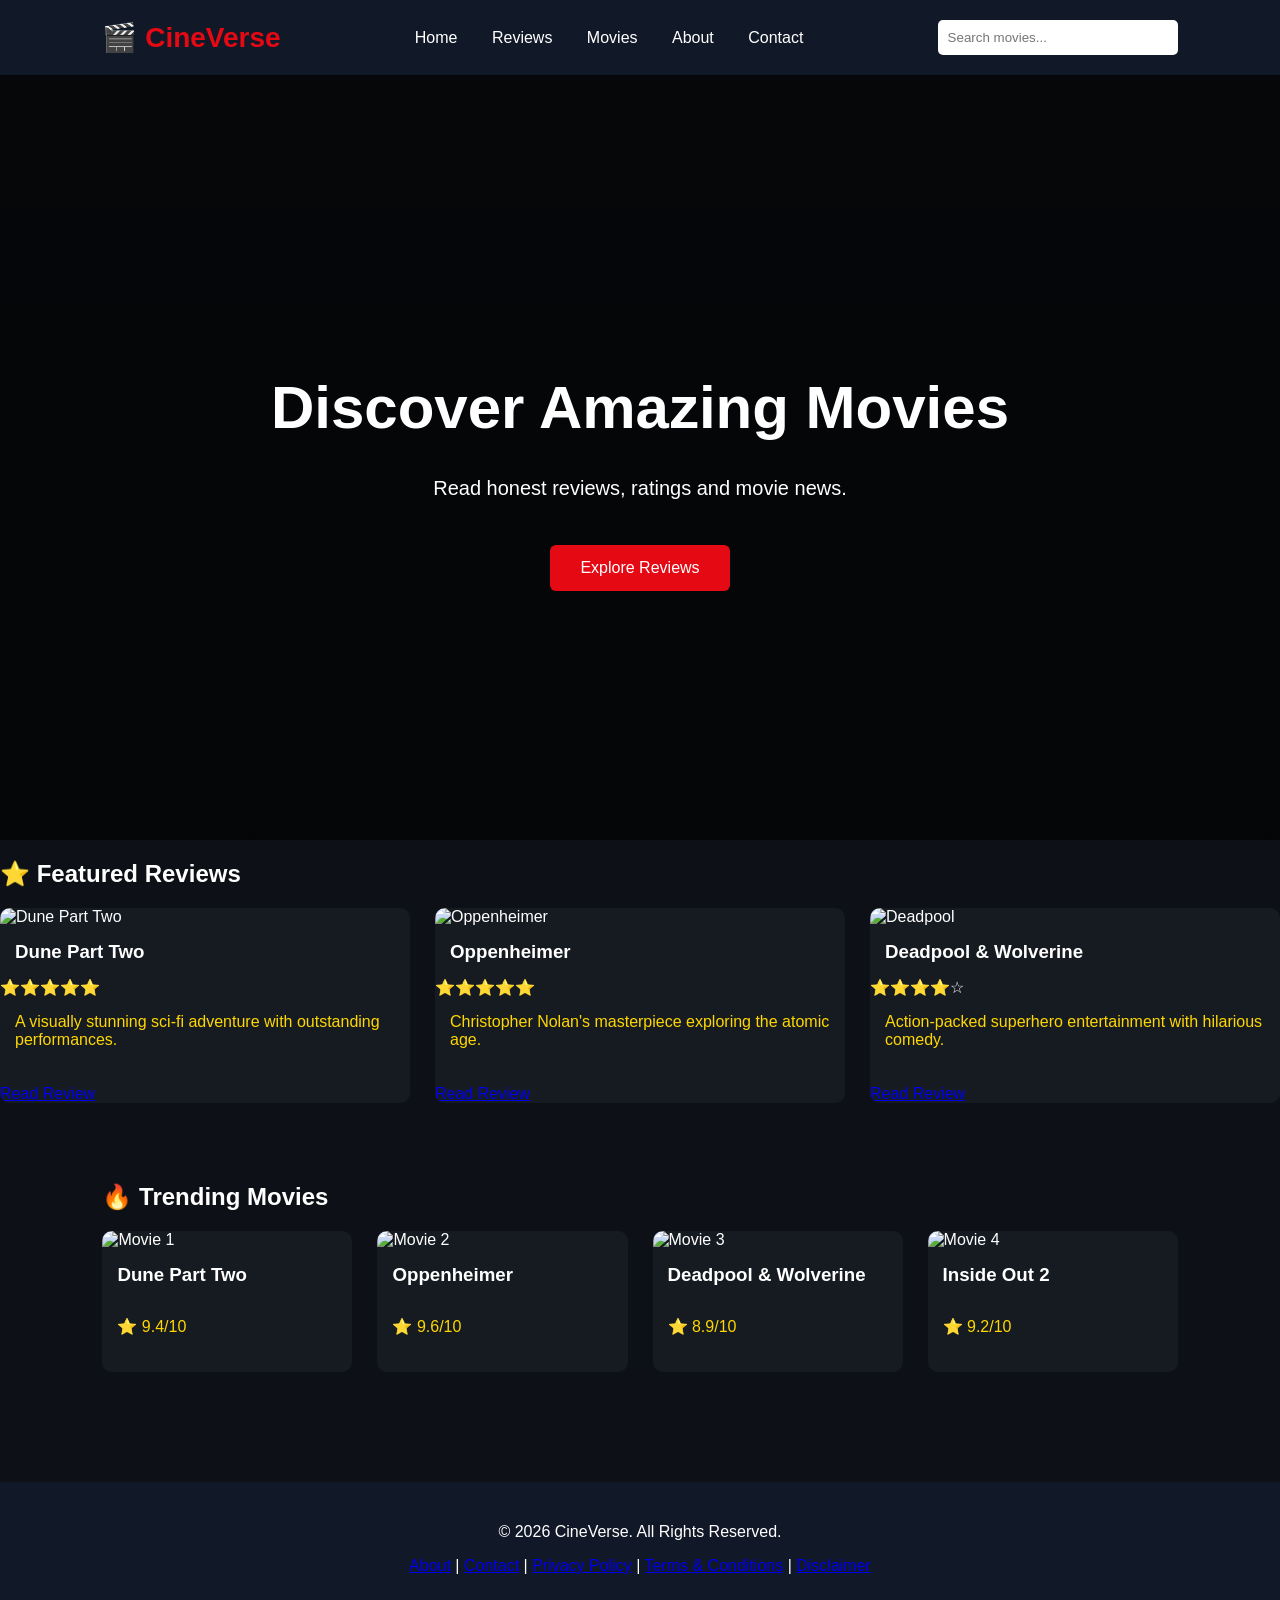
==== index.html @ fac1c410 "Update index.html" ====
<!DOCTYPE html>
<html lang="en">
<head>
<meta charset="UTF-8">
<meta name="viewport" content="width=device-width, initial-scale=1.0">
  <meta name="theme-color" content="#e50914">
  <meta name="googlebot" content="index,follow">
<script async
src="https://pagead2.googlesyndication.com/pagead/js/adsbygoogle.js?client=ca-pub-3998246380817730"
crossorigin="anonymous"></script>
<title>CineVerse - Honest Movie Reviews, Ratings & Trailers</title>
  
<meta name="description" content="Read honest movie reviews, ratings, trailers, cast details, and the latest movie news on CineVerse.">

<meta name="keywords" content="movie reviews, latest movies, hollywood, bollywood, ratings, trailers, cinema">

<meta name="author" content="CineVerse">

<meta name="robots" content="index, follow">

<meta property="og:title" content="CineVerse - Movie Reviews">
<meta property="og:description" content="Discover the latest movie reviews and ratings.">
<meta property="og:type" content="website">
  <link rel="canonical" href="https://ff1072340-dev.github.io/-Movie-ratings/">
<meta property="og:image" content="https://ff1072340-dev.github.io/-Movie-ratings/images/movie1.jpg">
  <meta property="og:url" content="https://ff1072340-dev.github.io/-Movie-ratings/">
<link rel="stylesheet" href="style.css">
<link rel="manifest" href="manifest.json">
<meta name="application-name" content="CineVerse">
<meta name="apple-mobile-web-app-capable" content="yes">
<meta name="apple-mobile-web-app-status-bar-style" content="black">
<meta name="apple-mobile-web-app-title" content="CineVerse">

<meta name="format-detection" content="telephone=no">

<meta name="referrer" content="strict-origin-when-cross-origin">

<meta name="rating" content="general">

<meta name="language" content="English">

<meta name="revisit-after" content="7 days">

<meta name="distribution" content="global">

<meta name="copyright" content="CineVerse">
</head>
<body>
<header>
  <div class="logo">🎬 CineVerse</div>

  <nav>
    <a href="index.html">Home</a>
    <a href="reviews.html">Reviews</a>
    <a href="movie.html">Movies</a>
    <a href="about.html">About</a>
    <a href="contact.html">Contact</a>
  </nav>

  <div class="search">
    <input type="text" placeholder="Search movies...">
  </div>
</header>

<section class="hero">
  <h1>Discover Amazing Movies</h1>
  <p>Read honest reviews, ratings and movie news.</p>
  <a href="reviews.html" class="btn">Explore Reviews</a>
</section>
<section class="featured">

<h2>⭐ Featured Reviews</h2>

<div class="movie-grid">

<div class="movie-card">
<img src="images/movie1.jpg" alt="Dune Part Two">
<h3>Dune Part Two</h3>

<div class="stars">⭐⭐⭐⭐⭐</div>

<p>
A visually stunning sci-fi adventure with outstanding performances.
</p>

<a href="movie.html" class="review-btn">
Read Review
</a>

</div>

<div class="movie-card">
<img src="images/movie2.jpg" alt="Oppenheimer">

<h3>Oppenheimer</h3>

<div class="stars">⭐⭐⭐⭐⭐</div>

<p>
Christopher Nolan's masterpiece exploring the atomic age.
</p>

<a href="movie.html" class="review-btn">
Read Review
</a>

</div>

<div class="movie-card">
<img src="images/movie3.jpg" alt="Deadpool">

<h3>Deadpool & Wolverine</h3>

<div class="stars">⭐⭐⭐⭐☆</div>

<p>
Action-packed superhero entertainment with hilarious comedy.
</p>

<a href="movie.html" class="review-btn">
Read Review
</a>

</div>

</div>

</section>
<section class="trending">
  <h2>🔥 Trending Movies</h2>

  <div class="movie-grid">

    <div class="movie-card">
      <img src="images/movie1.jpg" alt="Movie 1">
      <h3>Dune Part Two</h3>
      <p>⭐ 9.4/10</p>
    </div>

    <div class="movie-card">
      <img src="images/movie2.jpg" alt="Movie 2">
      <h3>Oppenheimer</h3>
      <p>⭐ 9.6/10</p>
    </div>

    <div class="movie-card">
      <img src="images/movie3.jpg" alt="Movie 3">
      <h3>Deadpool & Wolverine</h3>
      <p>⭐ 8.9/10</p>
    </div>

    <div class="movie-card">
      <img src="images/movie4.jpg" alt="Movie 4">
      <h3>Inside Out 2</h3>
      <p>⭐ 9.2/10</p>
    </div>

  </div>
</section>

<footer>

<p>© 2026 CineVerse. All Rights Reserved.</p>

<p>
<a href="about.html">About</a> |
<a href="contact.html">Contact</a> |
<a href="privacy.html">Privacy Policy</a> |
<a href="terms.html">Terms & Conditions</a> |
<a href="disclaimer.html">Disclaimer</a>
</p>

</footer>

<script src="script.js"></script>

</body>
</html>
---- style.css ----
body{
margin:0;
font-family:Arial,sans-serif;
background:#0d1117;
color:#fff;
}

header{
display:flex;
justify-content:space-between;
align-items:center;
padding:20px 8%;
background:#111827;
position:sticky;
top:0;
z-index:1000;
}

.logo{
font-size:28px;
font-weight:bold;
color:#e50914;
}

nav a{
color:#fff;
text-decoration:none;
margin:0 15px;
transition:.3s;
}

nav a:hover{
color:#e50914;
}

.search input{
padding:10px;
border:none;
border-radius:5px;
width:220px;
}

.hero{
height:85vh;
display:flex;
flex-direction:column;
justify-content:center;
align-items:center;
text-align:center;
background:linear-gradient(rgba(0,0,0,.6),rgba(0,0,0,.7)),
url("images/hero.jpg") center/cover;
}

.hero h1{
font-size:60px;
margin-bottom:15px;
}

.hero p{
font-size:20px;
max-width:700px;
}

.btn{
display:inline-block;
margin-top:25px;
padding:14px 30px;
background:#e50914;
color:#fff;
text-decoration:none;
border-radius:6px;
transition:.3s;
}

.btn:hover{
background:#ff1f2d;
}

.trending{
padding:60px 8%;
}

.movie-grid{
display:grid;
grid-template-columns:repeat(auto-fit,minmax(240px,1fr));
gap:25px;
}

.movie-card{
background:#161b22;
border-radius:10px;
overflow:hidden;
transition:.3s;
}

.movie-card:hover{
transform:translateY(-8px);
box-shadow:0 15px 35px rgba(0,0,0,.4);
}

.movie-card img{
width:100%;
height:340px;
object-fit:cover;
}

.movie-card h3{
padding:15px;
margin:0;
}

.movie-card p{
padding:0 15px 20px;
color:#ffd700;
}

footer{
background:#111827;
text-align:center;
padding:25px;
margin-top:50px;
}

@media(max-width:768px){

header{
flex-direction:column;
gap:15px;
}

nav{
display:flex;
flex-wrap:wrap;
justify-content:center;
}

.hero h1{
font-size:38px;
}

.hero p{
font-size:16px;
}

.search input{
width:180px;
}

}
.movie-details{
display:flex;
flex-wrap:wrap;
gap:40px;
padding:80px 8%;
align-items:flex-start;
}

.movie-poster img{
width:320px;
border-radius:12px;
box-shadow:0 10px 30px rgba(0,0,0,.4);
}

.movie-info{
flex:1;
}

.movie-info h1{
font-size:42px;
margin-bottom:20px;
}

.movie-info p{
line-height:1.8;
margin-bottom:15px;
}

.movie-info h2{
margin-top:30px;
margin-bottom:15px;
}

@media(max-width:768px){

.movie-details{
flex-direction:column;
text-align:center;
}

.movie-poster img{
width:100%;
max-width:320px;
}

}
form{
max-width:700px;
margin:auto;
}

form input,
form textarea{

width:100%;
padding:14px;
border:none;
border-radius:8px;
margin-bottom:15px;
font-size:16px;
}

form button{

cursor:pointer;
border:none;
}
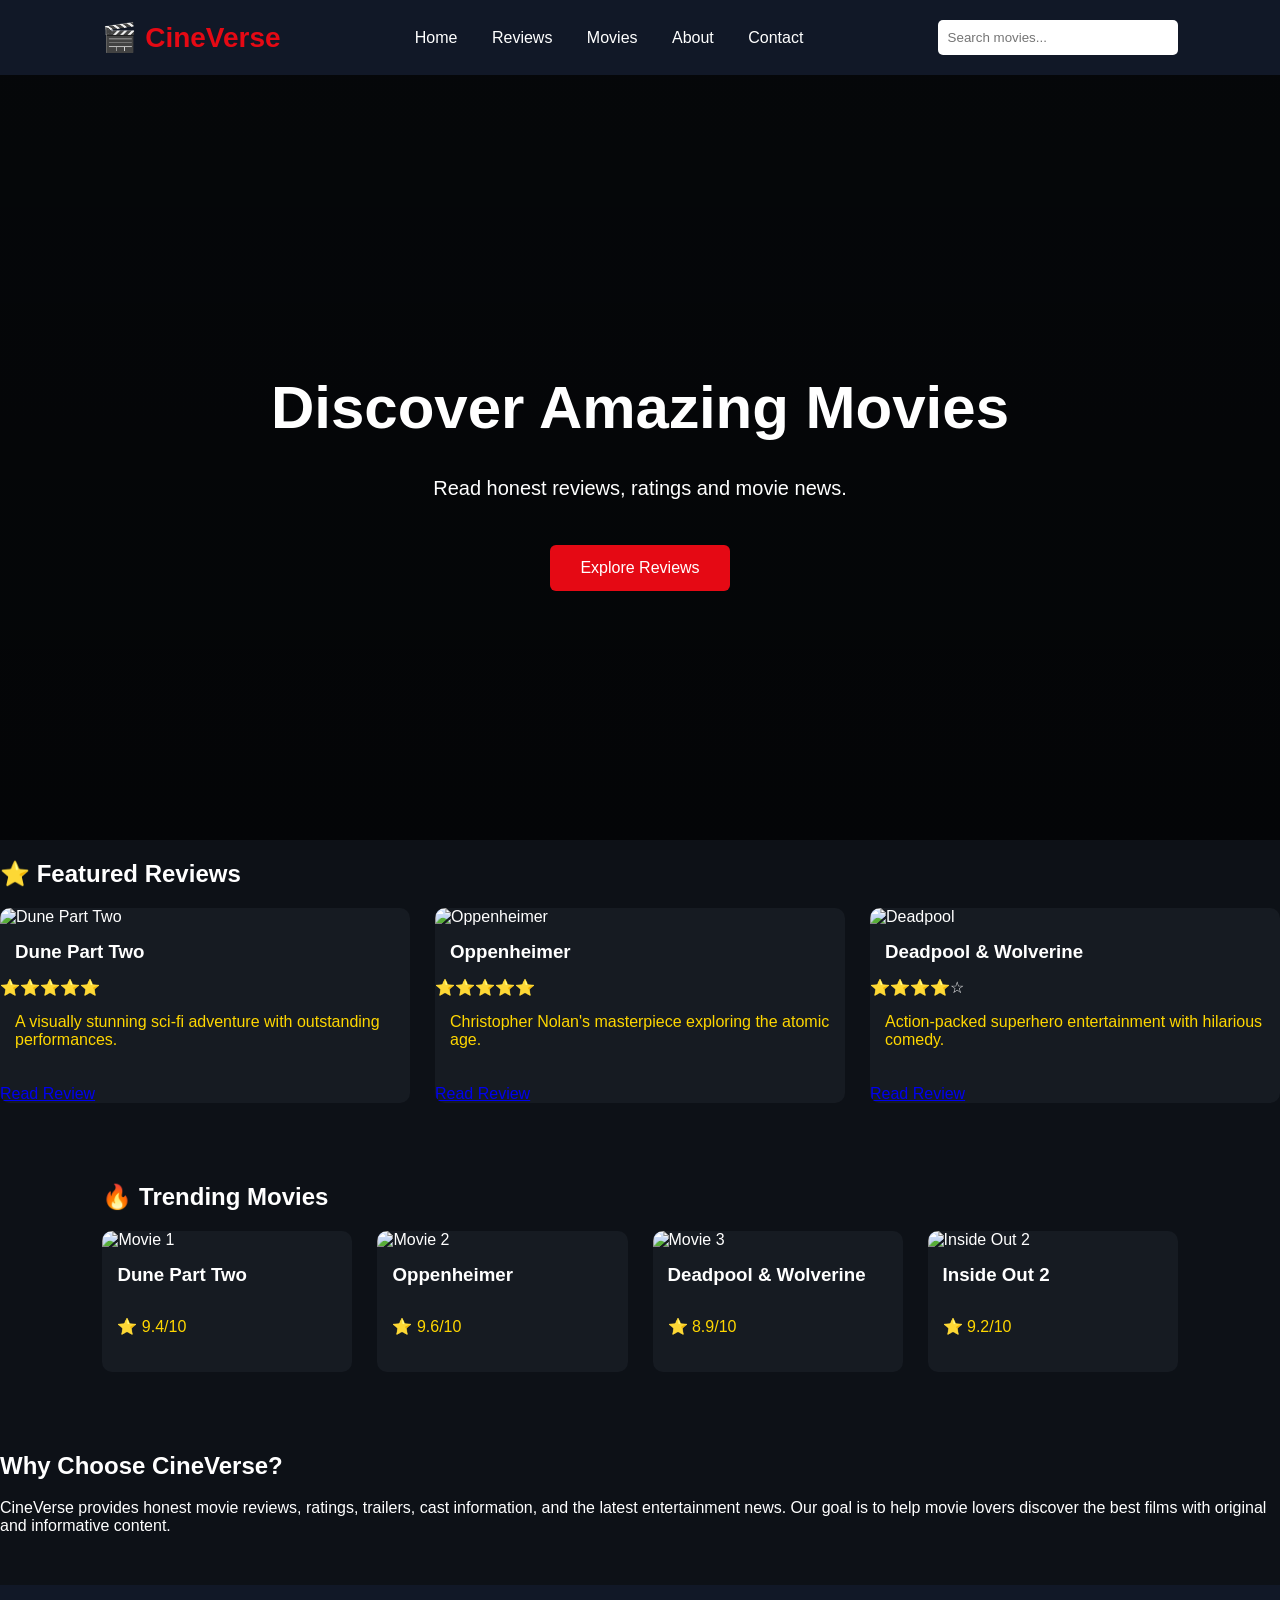
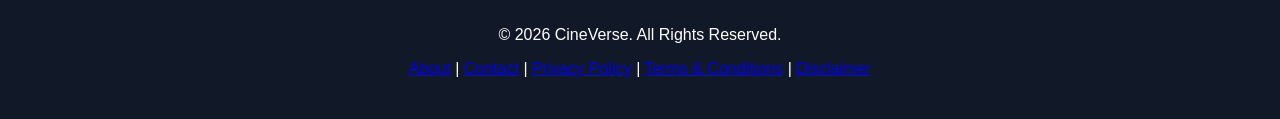
==== commit 390c220f: "Update index.html" ====
--- a/index.html
+++ b/index.html
@@ -44,6 +44,7 @@
 <meta name="distribution" content="global">
 
 <meta name="copyright" content="CineVerse">
+<meta name="creator" content="CineVerse">
 </head>
 <body>
 <header>
@@ -149,14 +150,26 @@
       <p>⭐ 8.9/10</p>
     </div>
 
-    <div class="movie-card">
-      <img src="images/movie4.jpg" alt="Movie 4">
-      <h3>Inside Out 2</h3>
-      <p>⭐ 9.2/10</p>
-    </div>
+   <div class="movie-card">
+  <img src="images/movie4.jpg" alt="Inside Out 2">
+  <h3>Inside Out 2</h3>
+  <p>⭐ 9.2/10</p>
+</div>
 
   </div>
 </section>
+
+<section class="featured">
+
+<h2>Why Choose CineVerse?</h2>
+
+<p>
+CineVerse provides honest movie reviews, ratings, trailers, cast information, and the latest entertainment news. Our goal is to help movie lovers discover the best films with original and informative content.
+</p>
+
+</section>
+
+   
 
 <footer>
 
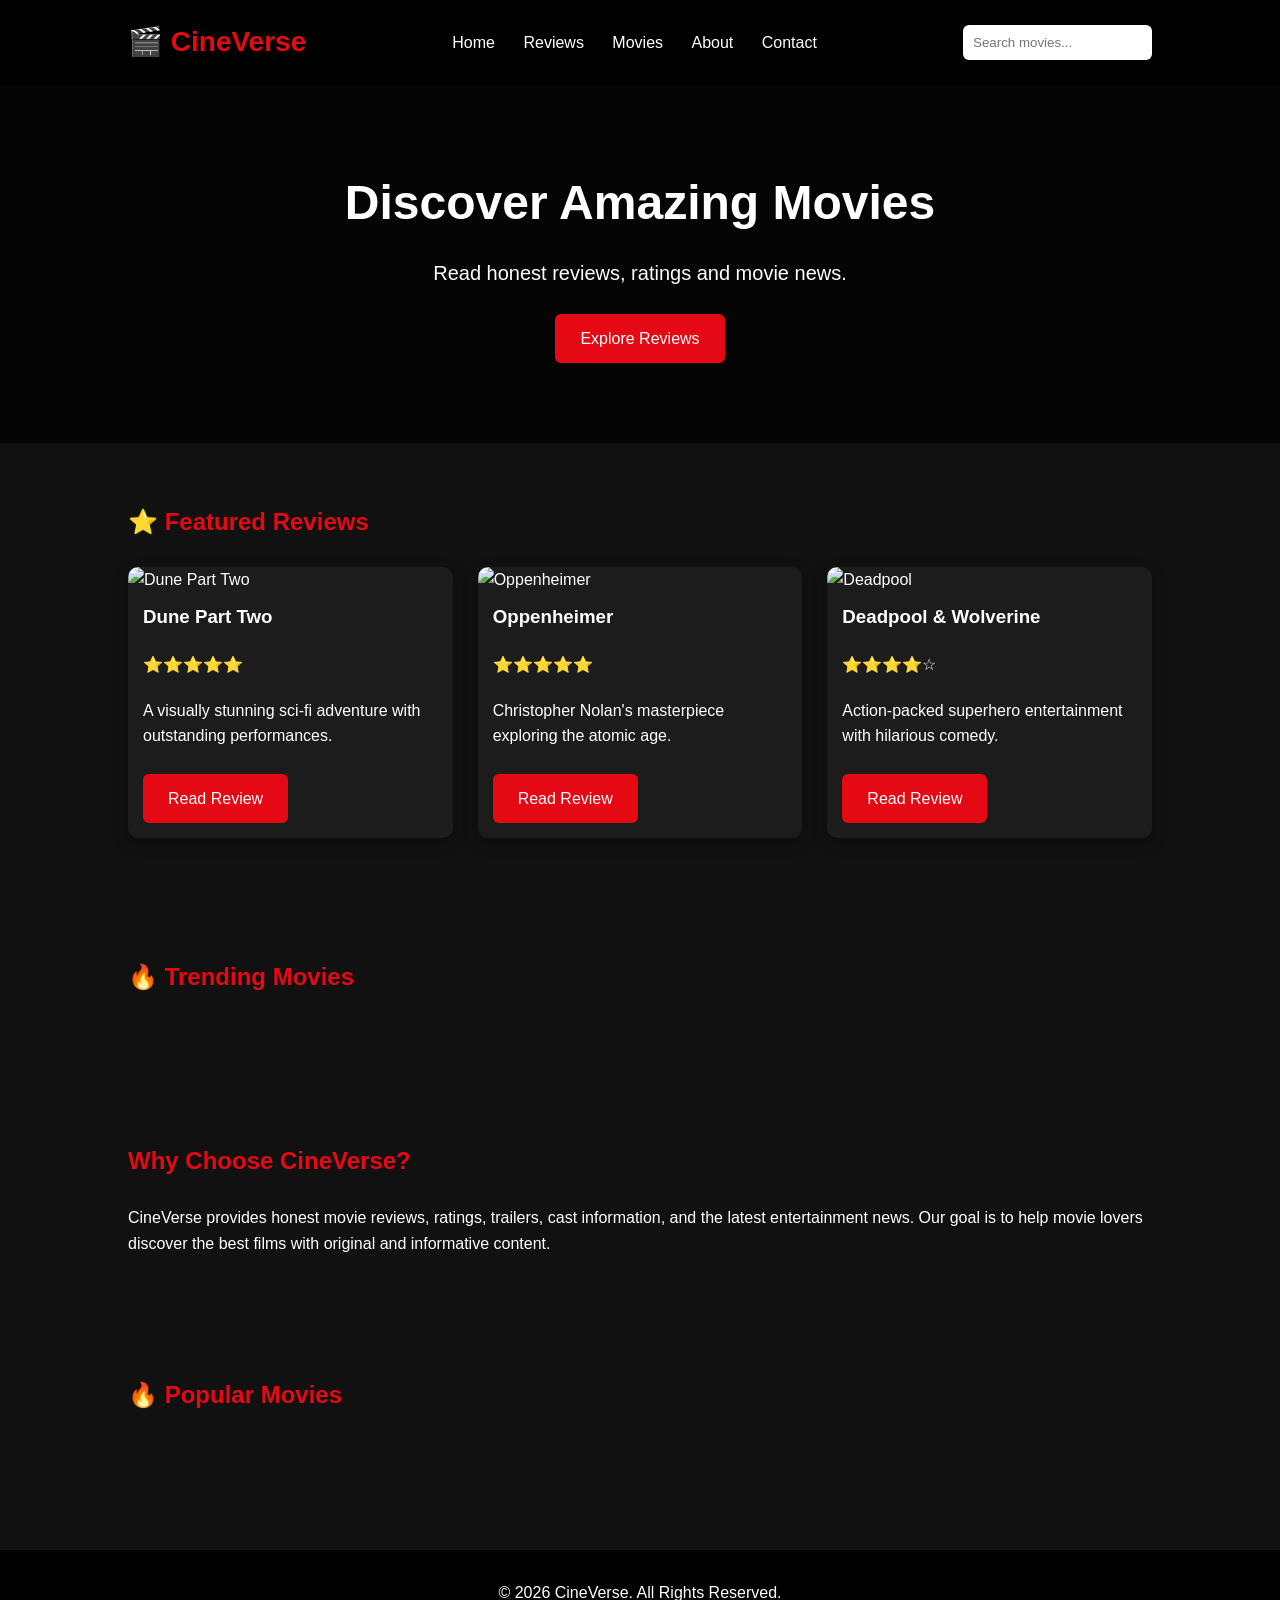
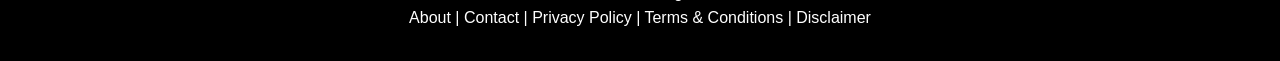
==== commit 66b44086: "Update index.html" ====
--- a/index.html
+++ b/index.html
@@ -130,31 +130,7 @@
 <section class="trending">
   <h2>🔥 Trending Movies</h2>
 
-  <div class="movie-grid">
-
-    <div class="movie-card">
-      <img src="images/movie1.jpg" alt="Movie 1">
-      <h3>Dune Part Two</h3>
-      <p>⭐ 9.4/10</p>
-    </div>
-
-    <div class="movie-card">
-      <img src="images/movie2.jpg" alt="Movie 2">
-      <h3>Oppenheimer</h3>
-      <p>⭐ 9.6/10</p>
-    </div>
-
-    <div class="movie-card">
-      <img src="images/movie3.jpg" alt="Movie 3">
-      <h3>Deadpool & Wolverine</h3>
-      <p>⭐ 8.9/10</p>
-    </div>
-
-   <div class="movie-card">
-  <img src="images/movie4.jpg" alt="Inside Out 2">
-  <h3>Inside Out 2</h3>
-  <p>⭐ 9.2/10</p>
-</div>
+  
 
   </div>
 </section>
@@ -169,7 +145,14 @@
 
 </section>
 
-   
+  <section class="trending">
+
+<h2>🔥 Popular Movies</h2>
+
+<div class="movie-grid" id="movie-grid">
+</div>
+
+</section>
 
 <footer>
 
--- a/style.css
+++ b/style.css
@@ -1,16 +1,22 @@
+*{
+margin:0;
+padding:0;
+box-sizing:border-box;
+font-family:Arial,sans-serif;
+}
+
 body{
-margin:0;
-font-family:Arial,sans-serif;
-background:#0d1117;
+background:#111;
 color:#fff;
+line-height:1.6;
 }
 
 header{
 display:flex;
 justify-content:space-between;
 align-items:center;
-padding:20px 8%;
-background:#111827;
+padding:20px 10%;
+background:#000;
 position:sticky;
 top:0;
 z-index:1000;
@@ -25,7 +31,7 @@
 nav a{
 color:#fff;
 text-decoration:none;
-margin:0 15px;
+margin:0 12px;
 transition:.3s;
 }
 
@@ -36,66 +42,70 @@
 .search input{
 padding:10px;
 border:none;
-border-radius:5px;
-width:220px;
+border-radius:6px;
 }
 
 .hero{
-height:85vh;
-display:flex;
-flex-direction:column;
-justify-content:center;
-align-items:center;
 text-align:center;
-background:linear-gradient(rgba(0,0,0,.6),rgba(0,0,0,.7)),
-url("images/hero.jpg") center/cover;
+padding:80px 20px;
+background:linear-gradient(rgba(0,0,0,.7),rgba(0,0,0,.7)),url("images/movie1.jpg");
+background-size:cover;
+background-position:center;
 }
 
 .hero h1{
-font-size:60px;
+font-size:48px;
 margin-bottom:15px;
 }
 
 .hero p{
 font-size:20px;
-max-width:700px;
+margin-bottom:25px;
 }
 
-.btn{
+.btn,
+.review-btn{
 display:inline-block;
-margin-top:25px;
-padding:14px 30px;
 background:#e50914;
 color:#fff;
+padding:12px 25px;
+border-radius:6px;
 text-decoration:none;
-border-radius:6px;
 transition:.3s;
 }
 
-.btn:hover{
-background:#ff1f2d;
+.btn:hover,
+.review-btn:hover{
+background:#b20710;
 }
 
+.featured,
 .trending{
-padding:60px 8%;
+padding:60px 10%;
+}
+
+.featured h2,
+.trending h2{
+margin-bottom:25px;
+color:#e50914;
 }
 
 .movie-grid{
 display:grid;
-grid-template-columns:repeat(auto-fit,minmax(240px,1fr));
+grid-template-columns:repeat(auto-fit,minmax(250px,1fr));
 gap:25px;
 }
 
 .movie-card{
-background:#161b22;
+background:#1c1c1c;
 border-radius:10px;
 overflow:hidden;
 transition:.3s;
+box-shadow:0 5px 15px rgba(0,0,0,.3);
 }
 
 .movie-card:hover{
 transform:translateY(-8px);
-box-shadow:0 15px 35px rgba(0,0,0,.4);
 }
 
 .movie-card img{
@@ -104,21 +114,30 @@
 object-fit:cover;
 }
 
-.movie-card h3{
-padding:15px;
-margin:0;
+.movie-card h3,
+.movie-card p,
+.movie-card .stars{
+padding:10px 15px;
 }
 
-.movie-card p{
-padding:0 15px 20px;
-color:#ffd700;
+.review-btn{
+margin:15px;
 }
 
 footer{
-background:#111827;
+background:#000;
 text-align:center;
-padding:25px;
+padding:30px;
 margin-top:50px;
+}
+
+footer a{
+color:#fff;
+text-decoration:none;
+}
+
+footer a:hover{
+color:#e50914;
 }
 
 @media(max-width:768px){
@@ -135,82 +154,11 @@
 }
 
 .hero h1{
-font-size:38px;
+font-size:34px;
 }
 
 .hero p{
-font-size:16px;
-}
-
-.search input{
-width:180px;
+font-size:18px;
 }
 
 }
-.movie-details{
-display:flex;
-flex-wrap:wrap;
-gap:40px;
-padding:80px 8%;
-align-items:flex-start;
-}
-
-.movie-poster img{
-width:320px;
-border-radius:12px;
-box-shadow:0 10px 30px rgba(0,0,0,.4);
-}
-
-.movie-info{
-flex:1;
-}
-
-.movie-info h1{
-font-size:42px;
-margin-bottom:20px;
-}
-
-.movie-info p{
-line-height:1.8;
-margin-bottom:15px;
-}
-
-.movie-info h2{
-margin-top:30px;
-margin-bottom:15px;
-}
-
-@media(max-width:768px){
-
-.movie-details{
-flex-direction:column;
-text-align:center;
-}
-
-.movie-poster img{
-width:100%;
-max-width:320px;
-}
-
-}
-form{
-max-width:700px;
-margin:auto;
-}
-
-form input,
-form textarea{
-
-width:100%;
-padding:14px;
-border:none;
-border-radius:8px;
-margin-bottom:15px;
-font-size:16px;
-}
-
-form button{
-
-cursor:pointer;
-border:none;
-}
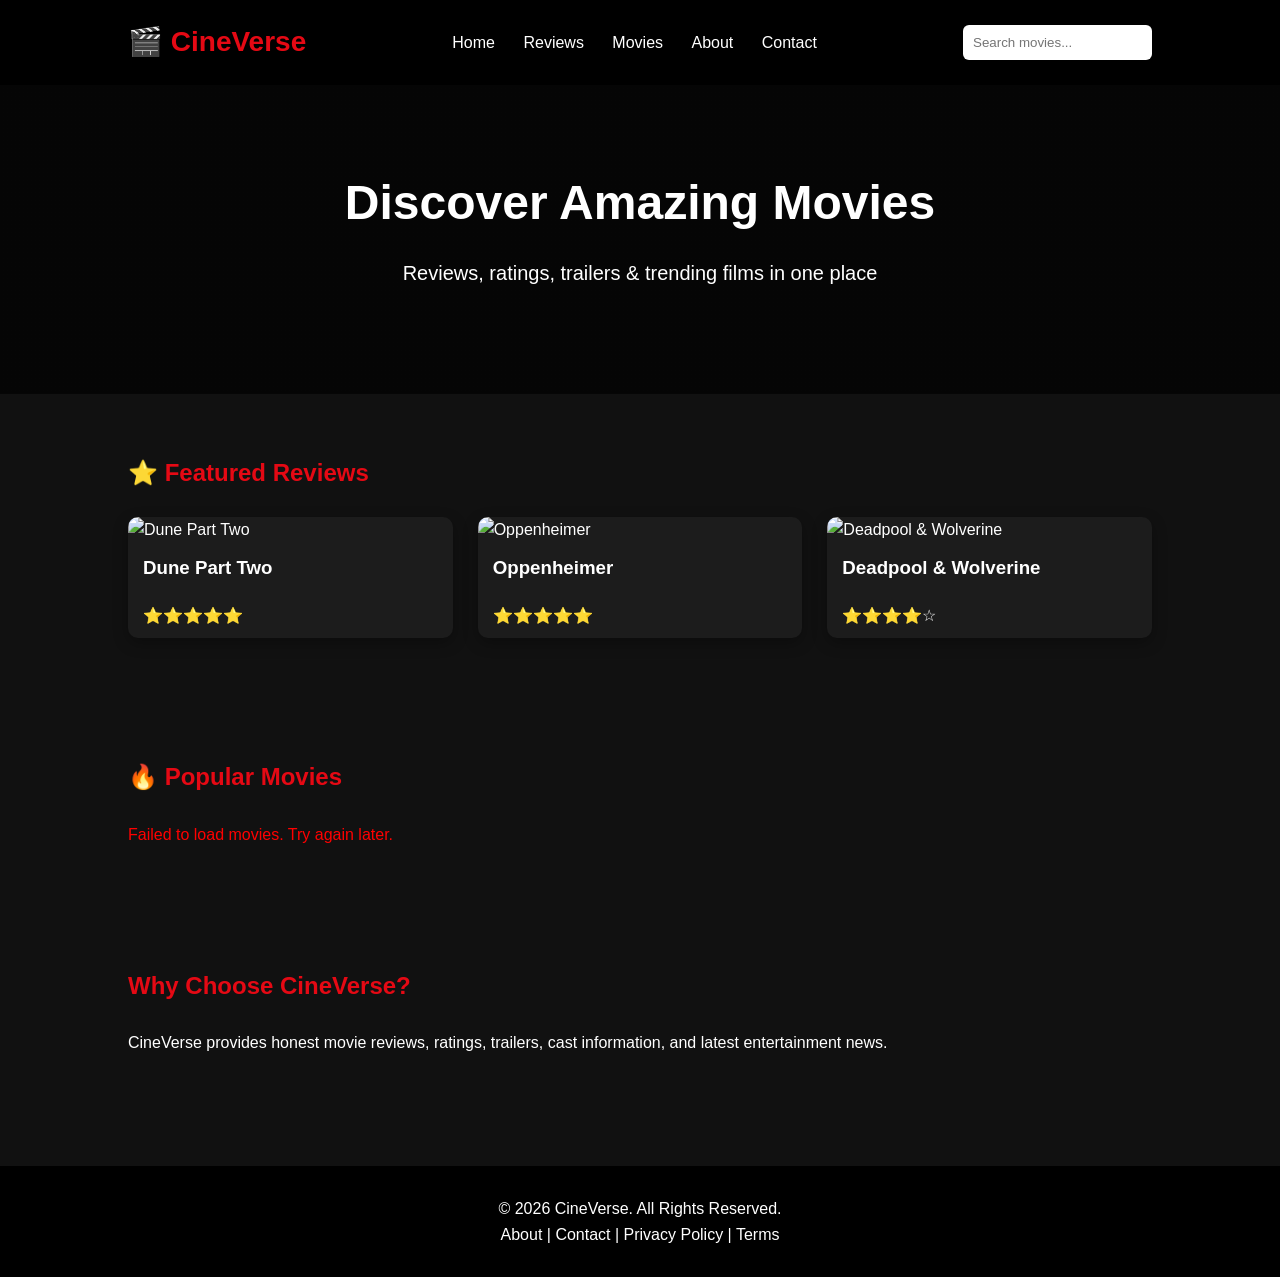
==== commit 60d35758: "Update index.html" ====
--- a/index.html
+++ b/index.html
@@ -3,50 +3,21 @@
 <head>
 <meta charset="UTF-8">
 <meta name="viewport" content="width=device-width, initial-scale=1.0">
-  <meta name="theme-color" content="#e50914">
-  <meta name="googlebot" content="index,follow">
-<script async
-src="https://pagead2.googlesyndication.com/pagead/js/adsbygoogle.js?client=ca-pub-3998246380817730"
-crossorigin="anonymous"></script>
+
 <title>CineVerse - Honest Movie Reviews, Ratings & Trailers</title>
-  
-<meta name="description" content="Read honest movie reviews, ratings, trailers, cast details, and the latest movie news on CineVerse.">
 
-<meta name="keywords" content="movie reviews, latest movies, hollywood, bollywood, ratings, trailers, cinema">
-
-<meta name="author" content="CineVerse">
-
+<meta name="description" content="Read honest movie reviews, ratings, trailers, cast details, and latest movie news on CineVerse.">
+<meta name="keywords" content="movies, reviews, ratings, trailers, hollywood, bollywood">
 <meta name="robots" content="index, follow">
 
-<meta property="og:title" content="CineVerse - Movie Reviews">
-<meta property="og:description" content="Discover the latest movie reviews and ratings.">
-<meta property="og:type" content="website">
-  <link rel="canonical" href="https://ff1072340-dev.github.io/-Movie-ratings/">
-<meta property="og:image" content="https://ff1072340-dev.github.io/-Movie-ratings/images/movie1.jpg">
-  <meta property="og:url" content="https://ff1072340-dev.github.io/-Movie-ratings/">
 <link rel="stylesheet" href="style.css">
-<link rel="manifest" href="manifest.json">
-<meta name="application-name" content="CineVerse">
-<meta name="apple-mobile-web-app-capable" content="yes">
-<meta name="apple-mobile-web-app-status-bar-style" content="black">
-<meta name="apple-mobile-web-app-title" content="CineVerse">
 
-<meta name="format-detection" content="telephone=no">
+<script async src="https://pagead2.googlesyndication.com/pagead/js/adsbygoogle.js?client=ca-pub-3998246380817730"
+crossorigin="anonymous"></script>
+</head>
 
-<meta name="referrer" content="strict-origin-when-cross-origin">
+<body>
 
-<meta name="rating" content="general">
-
-<meta name="language" content="English">
-
-<meta name="revisit-after" content="7 days">
-
-<meta name="distribution" content="global">
-
-<meta name="copyright" content="CineVerse">
-<meta name="creator" content="CineVerse">
-</head>
-<body>
 <header>
   <div class="logo">🎬 CineVerse</div>
 
@@ -59,113 +30,69 @@
   </nav>
 
   <div class="search">
-    <input type="text" placeholder="Search movies...">
+    <input type="text" id="searchInput" placeholder="Search movies...">
   </div>
 </header>
 
+<!-- HERO -->
 <section class="hero">
   <h1>Discover Amazing Movies</h1>
-  <p>Read honest reviews, ratings and movie news.</p>
-  <a href="reviews.html" class="btn">Explore Reviews</a>
+  <p>Reviews, ratings, trailers & trending films in one place</p>
 </section>
+
+<!-- FEATURED STATIC REVIEWS -->
 <section class="featured">
+  <h2>⭐ Featured Reviews</h2>
 
-<h2>⭐ Featured Reviews</h2>
+  <div class="movie-grid">
 
-<div class="movie-grid">
+    <div class="movie-card">
+      <img src="images/movie1.jpg" alt="Dune Part Two">
+      <h3>Dune Part Two</h3>
+      <p>⭐⭐⭐⭐⭐</p>
+    </div>
 
-<div class="movie-card">
-<img src="images/movie1.jpg" alt="Dune Part Two">
-<h3>Dune Part Two</h3>
+    <div class="movie-card">
+      <img src="images/movie2.jpg" alt="Oppenheimer">
+      <h3>Oppenheimer</h3>
+      <p>⭐⭐⭐⭐⭐</p>
+    </div>
 
-<div class="stars">⭐⭐⭐⭐⭐</div>
-
-<p>
-A visually stunning sci-fi adventure with outstanding performances.
-</p>
-
-<a href="movie.html" class="review-btn">
-Read Review
-</a>
-
-</div>
-
-<div class="movie-card">
-<img src="images/movie2.jpg" alt="Oppenheimer">
-
-<h3>Oppenheimer</h3>
-
-<div class="stars">⭐⭐⭐⭐⭐</div>
-
-<p>
-Christopher Nolan's masterpiece exploring the atomic age.
-</p>
-
-<a href="movie.html" class="review-btn">
-Read Review
-</a>
-
-</div>
-
-<div class="movie-card">
-<img src="images/movie3.jpg" alt="Deadpool">
-
-<h3>Deadpool & Wolverine</h3>
-
-<div class="stars">⭐⭐⭐⭐☆</div>
-
-<p>
-Action-packed superhero entertainment with hilarious comedy.
-</p>
-
-<a href="movie.html" class="review-btn">
-Read Review
-</a>
-
-</div>
-
-</div>
-
-</section>
-<section class="trending">
-  <h2>🔥 Trending Movies</h2>
-
-  
+    <div class="movie-card">
+      <img src="images/movie3.jpg" alt="Deadpool & Wolverine">
+      <h3>Deadpool & Wolverine</h3>
+      <p>⭐⭐⭐⭐☆</p>
+    </div>
 
   </div>
 </section>
 
-<section class="featured">
+<!-- DYNAMIC MOVIES (TMDB) -->
+<section class="trending">
+  <h2>🔥 Popular Movies</h2>
 
-<h2>Why Choose CineVerse?</h2>
-
-<p>
-CineVerse provides honest movie reviews, ratings, trailers, cast information, and the latest entertainment news. Our goal is to help movie lovers discover the best films with original and informative content.
-</p>
-
+  <div class="movie-grid" id="movie-grid">
+    <!-- JS will load movies here -->
+  </div>
 </section>
 
-  <section class="trending">
-
-<h2>🔥 Popular Movies</h2>
-
-<div class="movie-grid" id="movie-grid">
-</div>
-
+<!-- ABOUT -->
+<section class="featured">
+  <h2>Why Choose CineVerse?</h2>
+  <p>
+    CineVerse provides honest movie reviews, ratings, trailers, cast information, and latest entertainment news.
+  </p>
 </section>
 
 <footer>
+  <p>© 2026 CineVerse. All Rights Reserved.</p>
 
-<p>© 2026 CineVerse. All Rights Reserved.</p>
-
-<p>
-<a href="about.html">About</a> |
-<a href="contact.html">Contact</a> |
-<a href="privacy.html">Privacy Policy</a> |
-<a href="terms.html">Terms & Conditions</a> |
-<a href="disclaimer.html">Disclaimer</a>
-</p>
-
+  <p>
+    <a href="about.html">About</a> |
+    <a href="contact.html">Contact</a> |
+    <a href="privacy.html">Privacy Policy</a> |
+    <a href="terms.html">Terms</a>
+  </p>
 </footer>
 
 <script src="script.js"></script>
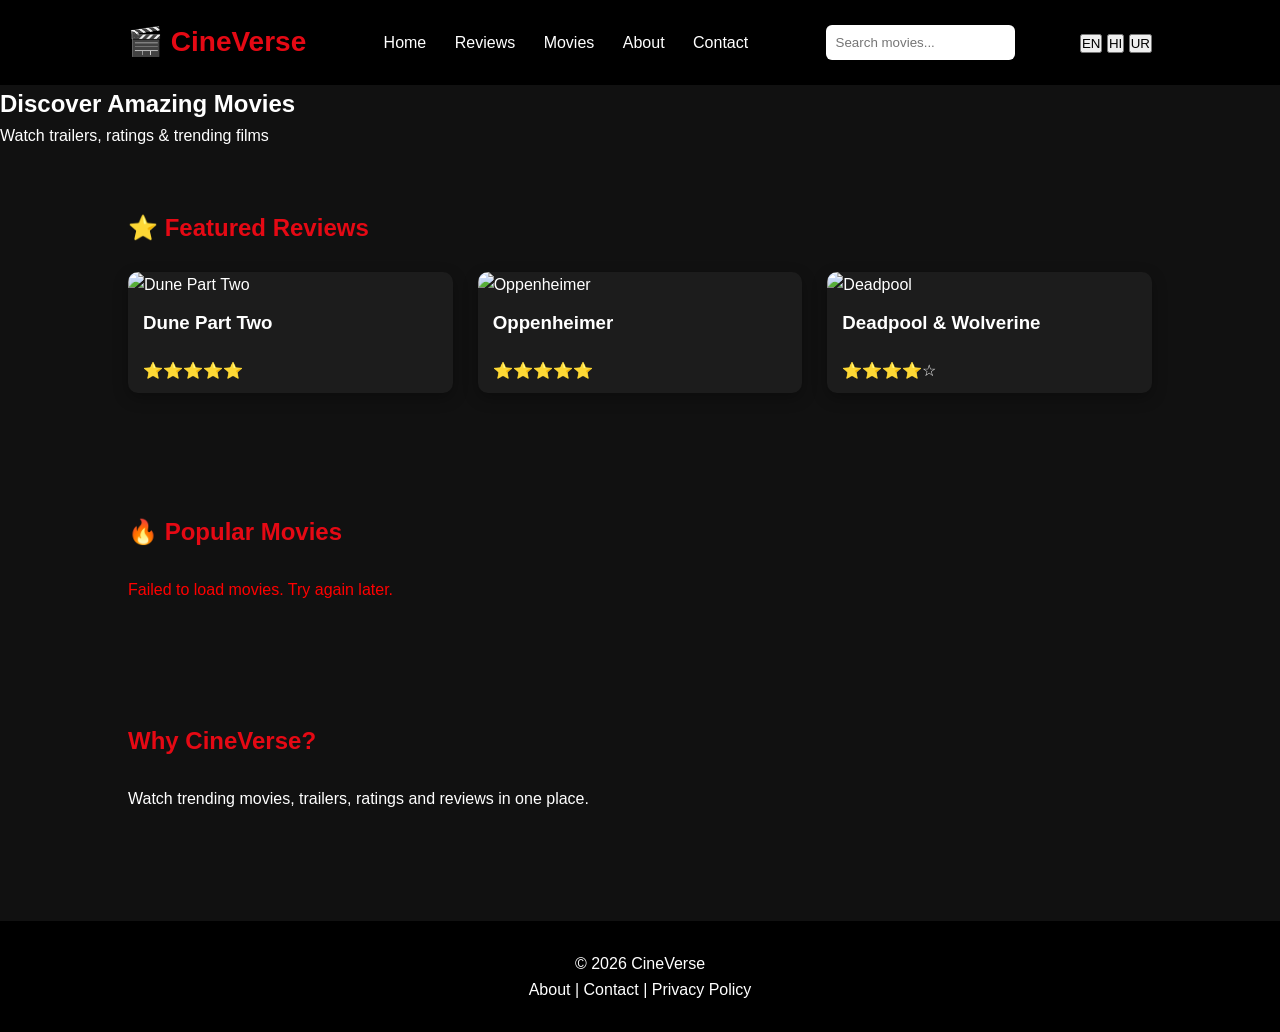
==== commit 3b61ca6b: "Update index.html" ====
--- a/index.html
+++ b/index.html
@@ -4,10 +4,9 @@
 <meta charset="UTF-8">
 <meta name="viewport" content="width=device-width, initial-scale=1.0">
 
-<title>CineVerse - Honest Movie Reviews, Ratings & Trailers</title>
+<title>CineVerse - Movies & Trailers</title>
 
-<meta name="description" content="Read honest movie reviews, ratings, trailers, cast details, and latest movie news on CineVerse.">
-<meta name="keywords" content="movies, reviews, ratings, trailers, hollywood, bollywood">
+<meta name="description" content="Watch trending movies, trailers, ratings and reviews on CineVerse.">
 <meta name="robots" content="index, follow">
 
 <link rel="stylesheet" href="style.css">
@@ -18,6 +17,7 @@
 
 <body>
 
+<!-- HEADER -->
 <header>
   <div class="logo">🎬 CineVerse</div>
 
@@ -32,15 +32,21 @@
   <div class="search">
     <input type="text" id="searchInput" placeholder="Search movies...">
   </div>
+
+  <div class="lang-switch">
+    <button onclick="setLang('en')">EN</button>
+    <button onclick="setLang('hi')">HI</button>
+    <button onclick="setLang('ur')">UR</button>
+  </div>
 </header>
 
-<!-- HERO -->
-<section class="hero">
-  <h1>Discover Amazing Movies</h1>
-  <p>Reviews, ratings, trailers & trending films in one place</p>
+<!-- HERO (ONLY ONE) -->
+<section class="hero-banner">
+  <h1 id="main-title">Discover Amazing Movies</h1>
+  <p id="sub-title">Watch trailers, ratings & trending films</p>
 </section>
 
-<!-- FEATURED STATIC REVIEWS -->
+<!-- FEATURED -->
 <section class="featured">
   <h2>⭐ Featured Reviews</h2>
 
@@ -59,7 +65,7 @@
     </div>
 
     <div class="movie-card">
-      <img src="images/movie3.jpg" alt="Deadpool & Wolverine">
+      <img src="images/movie3.jpg" alt="Deadpool">
       <h3>Deadpool & Wolverine</h3>
       <p>⭐⭐⭐⭐☆</p>
     </div>
@@ -67,31 +73,29 @@
   </div>
 </section>
 
-<!-- DYNAMIC MOVIES (TMDB) -->
+<!-- TMDB MOVIES -->
 <section class="trending">
   <h2>🔥 Popular Movies</h2>
 
-  <div class="movie-grid" id="movie-grid">
-    <!-- JS will load movies here -->
-  </div>
+  <div class="movie-grid" id="movie-grid"></div>
 </section>
 
 <!-- ABOUT -->
 <section class="featured">
-  <h2>Why Choose CineVerse?</h2>
+  <h2>Why CineVerse?</h2>
   <p>
-    CineVerse provides honest movie reviews, ratings, trailers, cast information, and latest entertainment news.
+    Watch trending movies, trailers, ratings and reviews in one place.
   </p>
 </section>
 
+<!-- FOOTER -->
 <footer>
-  <p>© 2026 CineVerse. All Rights Reserved.</p>
+  <p>© 2026 CineVerse</p>
 
   <p>
     <a href="about.html">About</a> |
     <a href="contact.html">Contact</a> |
-    <a href="privacy.html">Privacy Policy</a> |
-    <a href="terms.html">Terms</a>
+    <a href="privacy.html">Privacy Policy</a>
   </p>
 </footer>
 
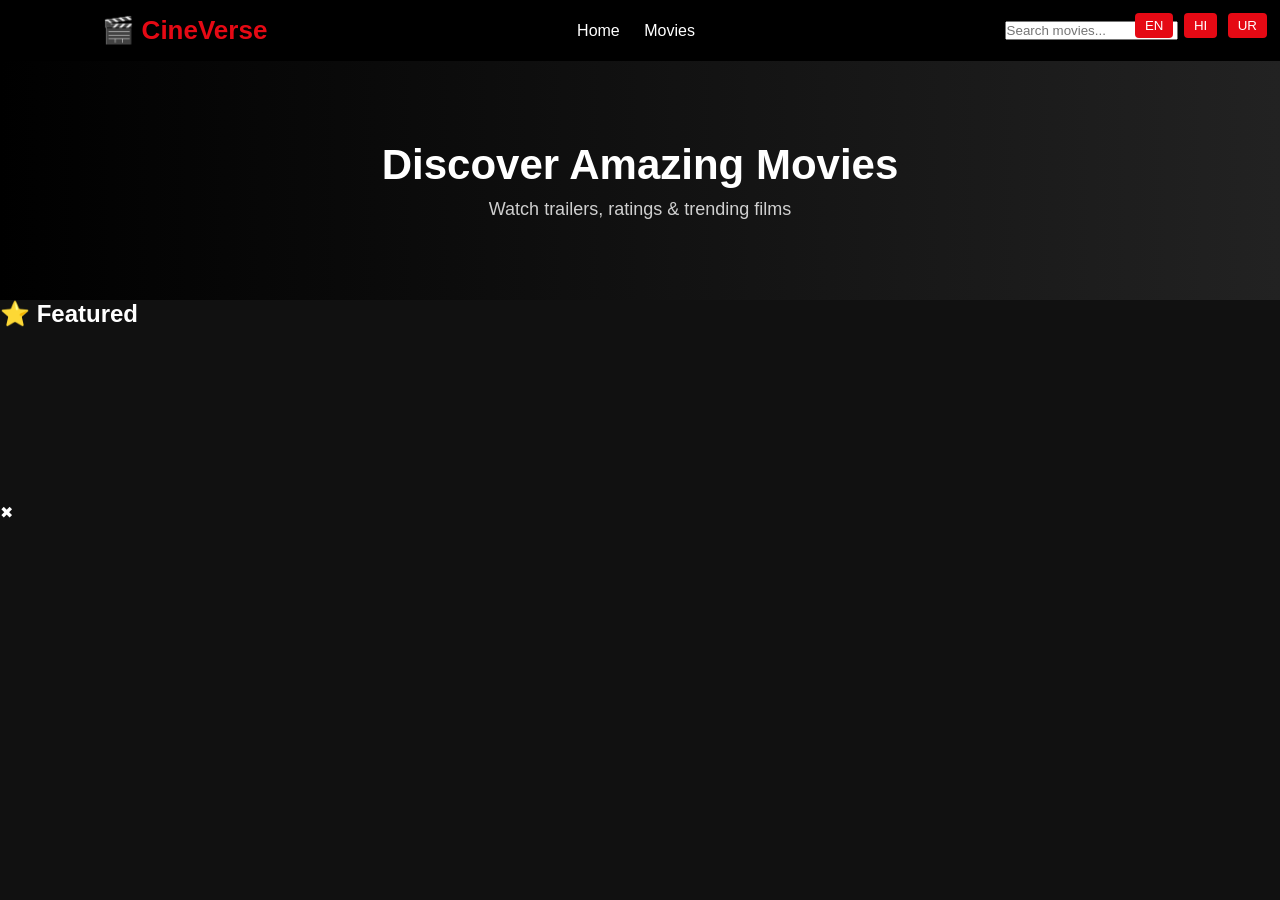
==== commit 116a3e85: "Update index.html" ====
--- a/index.html
+++ b/index.html
@@ -17,21 +17,15 @@
 
 <body>
 
-<!-- HEADER -->
 <header>
   <div class="logo">🎬 CineVerse</div>
 
   <nav>
-    <a href="index.html">Home</a>
-    <a href="reviews.html">Reviews</a>
-    <a href="movie.html">Movies</a>
-    <a href="about.html">About</a>
-    <a href="contact.html">Contact</a>
+    <a href="#">Home</a>
+    <a href="#">Movies</a>
   </nav>
 
-  <div class="search">
-    <input type="text" id="searchInput" placeholder="Search movies...">
-  </div>
+  <input type="text" id="searchInput" placeholder="Search movies...">
 
   <div class="lang-switch">
     <button onclick="setLang('en')">EN</button>
@@ -40,64 +34,23 @@
   </div>
 </header>
 
-<!-- HERO (ONLY ONE) -->
 <section class="hero-banner">
   <h1 id="main-title">Discover Amazing Movies</h1>
   <p id="sub-title">Watch trailers, ratings & trending films</p>
 </section>
 
-<!-- FEATURED -->
 <section class="featured">
-  <h2>⭐ Featured Reviews</h2>
-
-  <div class="movie-grid">
-
-    <div class="movie-card">
-      <img src="images/movie1.jpg" alt="Dune Part Two">
-      <h3>Dune Part Two</h3>
-      <p>⭐⭐⭐⭐⭐</p>
-    </div>
-
-    <div class="movie-card">
-      <img src="images/movie2.jpg" alt="Oppenheimer">
-      <h3>Oppenheimer</h3>
-      <p>⭐⭐⭐⭐⭐</p>
-    </div>
-
-    <div class="movie-card">
-      <img src="images/movie3.jpg" alt="Deadpool">
-      <h3>Deadpool & Wolverine</h3>
-      <p>⭐⭐⭐⭐☆</p>
-    </div>
-
-  </div>
-</section>
-
-<!-- TMDB MOVIES -->
-<section class="trending">
-  <h2>🔥 Popular Movies</h2>
-
+  <h2>⭐ Featured</h2>
   <div class="movie-grid" id="movie-grid"></div>
 </section>
 
-<!-- ABOUT -->
-<section class="featured">
-  <h2>Why CineVerse?</h2>
-  <p>
-    Watch trending movies, trailers, ratings and reviews in one place.
-  </p>
-</section>
-
-<!-- FOOTER -->
-<footer>
-  <p>© 2026 CineVerse</p>
-
-  <p>
-    <a href="about.html">About</a> |
-    <a href="contact.html">Contact</a> |
-    <a href="privacy.html">Privacy Policy</a>
-  </p>
-</footer>
+<!-- TRAILER MODAL -->
+<div id="trailerModal" class="modal">
+  <div class="modal-content">
+    <span class="close" onclick="closeTrailer()">✖</span>
+    <iframe id="trailerFrame" frameborder="0" allowfullscreen></iframe>
+  </div>
+</div>
 
 <script src="script.js"></script>
 
--- a/style.css
+++ b/style.css
@@ -8,22 +8,23 @@
 body{
 background:#111;
 color:#fff;
-line-height:1.6;
 }
 
+/* HEADER */
 header{
 display:flex;
 justify-content:space-between;
 align-items:center;
-padding:20px 10%;
+padding:15px 8%;
 background:#000;
 position:sticky;
 top:0;
 z-index:1000;
+flex-wrap:wrap;
 }
 
 .logo{
-font-size:28px;
+font-size:26px;
 font-weight:bold;
 color:#e50914;
 }
@@ -31,8 +32,7 @@
 nav a{
 color:#fff;
 text-decoration:none;
-margin:0 12px;
-transition:.3s;
+margin:0 10px;
 }
 
 nav a:hover{
@@ -40,125 +40,115 @@
 }
 
 .search input{
-padding:10px;
+padding:8px;
 border:none;
-border-radius:6px;
+border-radius:5px;
 }
 
-.hero{
+/* HERO */
+.hero-banner{
+padding:80px 20px;
 text-align:center;
-padding:80px 20px;
-background:linear-gradient(rgba(0,0,0,.7),rgba(0,0,0,.7)),url("images/movie1.jpg");
-background-size:cover;
-background-position:center;
+background:linear-gradient(to right,#000,#222);
 }
 
-.hero h1{
-font-size:48px;
-margin-bottom:15px;
+.hero-banner h1{
+font-size:42px;
+margin-bottom:10px;
 }
 
-.hero p{
-font-size:20px;
-margin-bottom:25px;
+.hero-banner p{
+font-size:18px;
+opacity:0.8;
 }
 
-.btn,
-.review-btn{
-display:inline-block;
-background:#e50914;
-color:#fff;
-padding:12px 25px;
-border-radius:6px;
-text-decoration:none;
-transition:.3s;
+/* MOVIE ROW (NETFLIX STYLE) */
+.movie-grid{
+display:flex;
+overflow-x:auto;
+gap:15px;
+padding:20px 8%;
+scroll-behavior:smooth;
 }
 
-.btn:hover,
-.review-btn:hover{
-background:#b20710;
+.movie-grid::-webkit-scrollbar{
+display:none;
 }
 
-.featured,
-.trending{
-padding:60px 10%;
-}
-
-.featured h2,
-.trending h2{
-margin-bottom:25px;
-color:#e50914;
-}
-
-.movie-grid{
-display:grid;
-grid-template-columns:repeat(auto-fit,minmax(250px,1fr));
-gap:25px;
-}
-
+/* MOVIE CARD */
 .movie-card{
+min-width:180px;
 background:#1c1c1c;
 border-radius:10px;
 overflow:hidden;
-transition:.3s;
-box-shadow:0 5px 15px rgba(0,0,0,.3);
-}
-
-.movie-card:hover{
-transform:translateY(-8px);
+cursor:pointer;
+transition:0.3s;
 }
 
 .movie-card img{
 width:100%;
-height:340px;
+height:260px;
 object-fit:cover;
 }
 
-.movie-card h3,
-.movie-card p,
-.movie-card .stars{
-padding:10px 15px;
+.movie-card h3{
+font-size:14px;
+padding:8px;
 }
 
-.review-btn{
-margin:15px;
+.movie-card p{
+padding:0 8px 10px;
+color:#aaa;
 }
 
+.movie-card:hover{
+transform:scale(1.08);
+}
+
+/* LANGUAGE BUTTONS */
+.lang-switch{
+position:fixed;
+top:10px;
+right:10px;
+}
+
+.lang-switch button{
+margin:3px;
+padding:5px 10px;
+border:none;
+background:#e50914;
+color:#fff;
+cursor:pointer;
+border-radius:4px;
+}
+
+/* FOOTER */
 footer{
 background:#000;
 text-align:center;
-padding:30px;
-margin-top:50px;
+padding:25px;
+margin-top:40px;
 }
 
 footer a{
 color:#fff;
 text-decoration:none;
+margin:0 5px;
 }
 
 footer a:hover{
 color:#e50914;
 }
 
+/* MOBILE */
 @media(max-width:768px){
-
-header{
-flex-direction:column;
-gap:15px;
+.hero-banner h1{
+font-size:28px;
 }
 
 nav{
-display:flex;
-flex-wrap:wrap;
-justify-content:center;
+width:100%;
+text-align:center;
+margin-top:10px;
 }
-
-.hero h1{
-font-size:34px;
 }
-
-.hero p{
-font-size:18px;
-}
-
-}
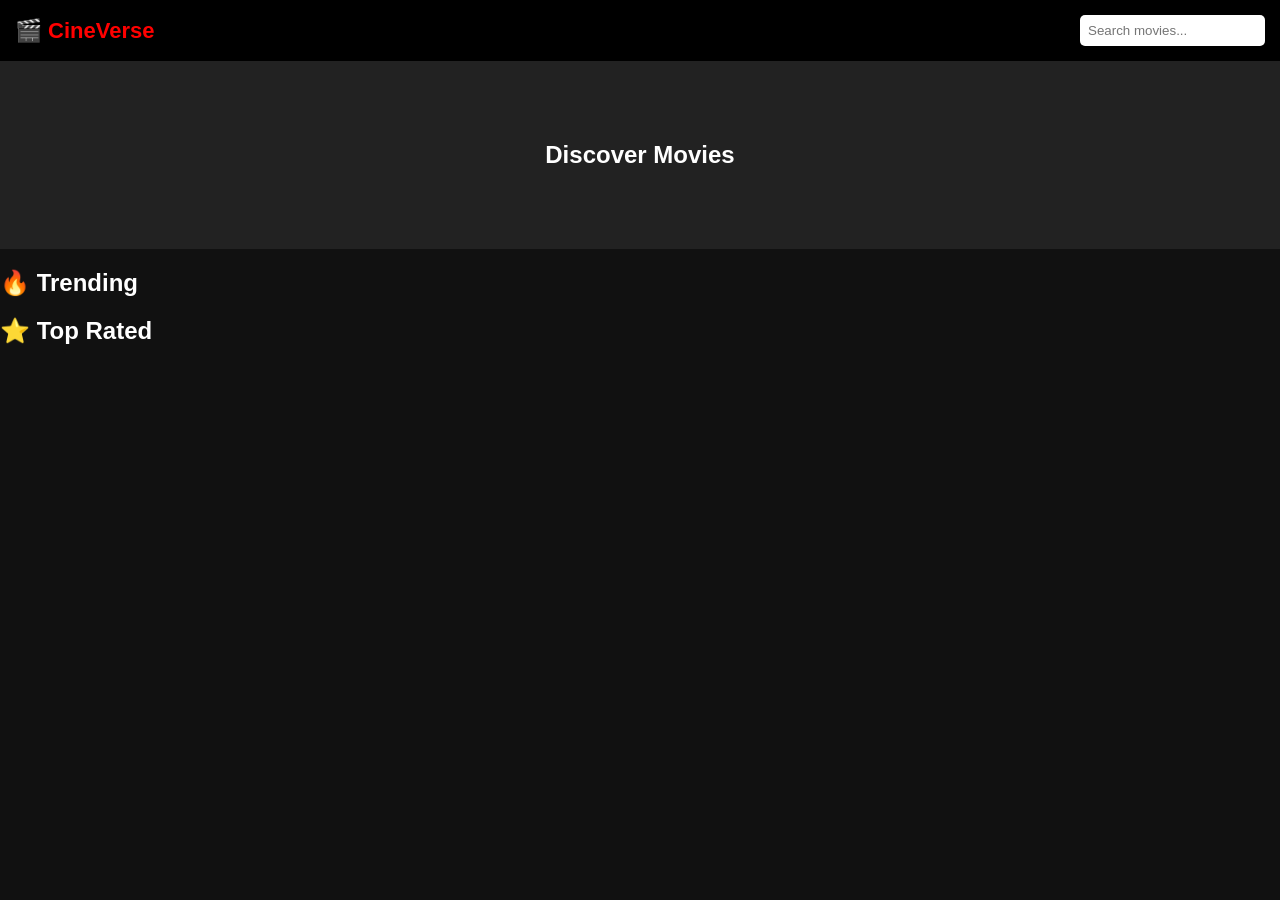
==== commit 832a7535: "Update index.html" ====
--- a/index.html
+++ b/index.html
@@ -4,10 +4,7 @@
 <meta charset="UTF-8">
 <meta name="viewport" content="width=device-width, initial-scale=1.0">
 
-<title>CineVerse - Movies & Trailers</title>
-
-<meta name="description" content="Watch trending movies, trailers, ratings and reviews on CineVerse.">
-<meta name="robots" content="index, follow">
+<title>CineVerse - Netflix Style Movies</title>
 
 <link rel="stylesheet" href="style.css">
 
@@ -20,37 +17,18 @@
 <header>
   <div class="logo">🎬 CineVerse</div>
 
-  <nav>
-    <a href="#">Home</a>
-    <a href="#">Movies</a>
-  </nav>
-
   <input type="text" id="searchInput" placeholder="Search movies...">
-
-  <div class="lang-switch">
-    <button onclick="setLang('en')">EN</button>
-    <button onclick="setLang('hi')">HI</button>
-    <button onclick="setLang('ur')">UR</button>
-  </div>
 </header>
 
 <section class="hero-banner">
-  <h1 id="main-title">Discover Amazing Movies</h1>
-  <p id="sub-title">Watch trailers, ratings & trending films</p>
+  <h1>Discover Movies</h1>
 </section>
 
-<section class="featured">
-  <h2>⭐ Featured</h2>
-  <div class="movie-grid" id="movie-grid"></div>
-</section>
+<h2 class="section-title">🔥 Trending</h2>
+<div class="movie-row" id="trending"></div>
 
-<!-- TRAILER MODAL -->
-<div id="trailerModal" class="modal">
-  <div class="modal-content">
-    <span class="close" onclick="closeTrailer()">✖</span>
-    <iframe id="trailerFrame" frameborder="0" allowfullscreen></iframe>
-  </div>
-</div>
+<h2 class="section-title">⭐ Top Rated</h2>
+<div class="movie-row" id="toprated"></div>
 
 <script src="script.js"></script>
 
--- a/style.css
+++ b/style.css
@@ -1,154 +1,98 @@
-*{
+body{
 margin:0;
-padding:0;
-box-sizing:border-box;
-font-family:Arial,sans-serif;
-}
-
-body{
+font-family:Arial;
 background:#111;
 color:#fff;
 }
 
-/* HEADER */
 header{
 display:flex;
 justify-content:space-between;
 align-items:center;
-padding:15px 8%;
+padding:15px;
 background:#000;
-position:sticky;
-top:0;
-z-index:1000;
 flex-wrap:wrap;
 }
 
 .logo{
-font-size:26px;
+color:red;
+font-size:22px;
 font-weight:bold;
-color:#e50914;
 }
 
-nav a{
-color:#fff;
-text-decoration:none;
-margin:0 10px;
-}
-
-nav a:hover{
-color:#e50914;
-}
-
-.search input{
+#searchInput{
 padding:8px;
 border:none;
 border-radius:5px;
 }
 
-/* HERO */
-.hero-banner{
-padding:80px 20px;
-text-align:center;
-background:linear-gradient(to right,#000,#222);
+.lang-switch button{
+margin:2px;
+padding:5px 10px;
+background:red;
+color:#fff;
+border:none;
+cursor:pointer;
 }
 
-.hero-banner h1{
-font-size:42px;
-margin-bottom:10px;
+.hero-banner{
+text-align:center;
+padding:60px;
+background:#222;
 }
 
-.hero-banner p{
-font-size:18px;
-opacity:0.8;
-}
-
-/* MOVIE ROW (NETFLIX STYLE) */
 .movie-grid{
 display:flex;
 overflow-x:auto;
 gap:15px;
-padding:20px 8%;
-scroll-behavior:smooth;
+padding:20px;
 }
 
-.movie-grid::-webkit-scrollbar{
-display:none;
-}
-
-/* MOVIE CARD */
 .movie-card{
 min-width:180px;
 background:#1c1c1c;
 border-radius:10px;
-overflow:hidden;
 cursor:pointer;
 transition:0.3s;
 }
 
 .movie-card img{
 width:100%;
-height:260px;
-object-fit:cover;
-}
-
-.movie-card h3{
-font-size:14px;
-padding:8px;
-}
-
-.movie-card p{
-padding:0 8px 10px;
-color:#aaa;
+border-radius:10px;
 }
 
 .movie-card:hover{
 transform:scale(1.08);
 }
 
-/* LANGUAGE BUTTONS */
-.lang-switch{
+.modal{
+display:none;
 position:fixed;
-top:10px;
-right:10px;
+top:0;
+left:0;
+width:100%;
+height:100%;
+background:rgba(0,0,0,0.8);
 }
 
-.lang-switch button{
-margin:3px;
-padding:5px 10px;
-border:none;
-background:#e50914;
-color:#fff;
-cursor:pointer;
-border-radius:4px;
+.modal-content{
+position:absolute;
+top:50%;
+left:50%;
+transform:translate(-50%,-50%);
+width:80%;
 }
 
-/* FOOTER */
-footer{
-background:#000;
-text-align:center;
-padding:25px;
-margin-top:40px;
+.modal-content iframe{
+width:100%;
+height:400px;
 }
 
-footer a{
-color:#fff;
-text-decoration:none;
-margin:0 5px;
+.close{
+position:absolute;
+top:-10px;
+right:-10px;
+background:red;
+padding:5px 10px;
+cursor:pointer;
 }
-
-footer a:hover{
-color:#e50914;
-}
-
-/* MOBILE */
-@media(max-width:768px){
-.hero-banner h1{
-font-size:28px;
-}
-
-nav{
-width:100%;
-text-align:center;
-margin-top:10px;
-}
-}
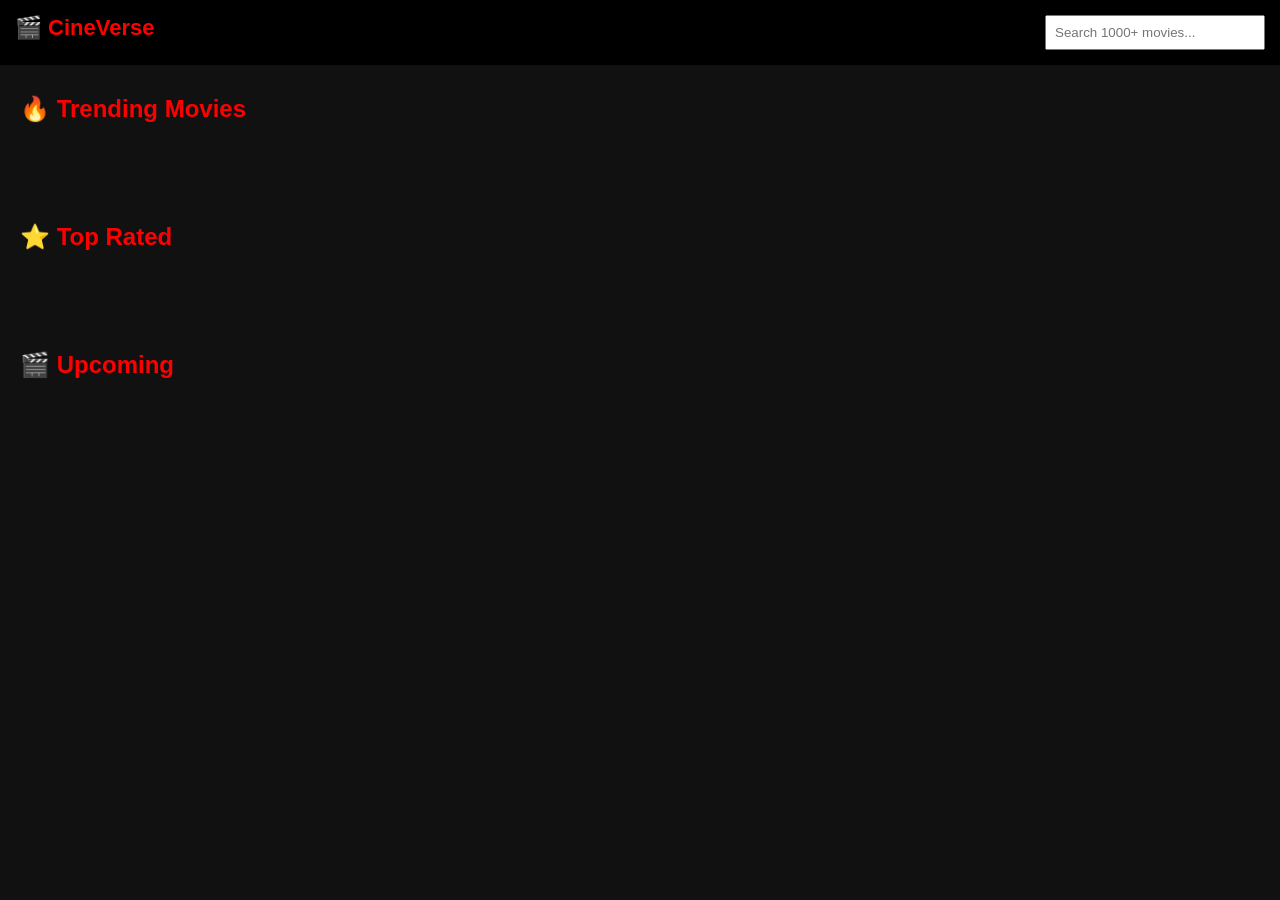
==== commit 90d9064a: "Update index.html" ====
--- a/index.html
+++ b/index.html
@@ -4,7 +4,7 @@
 <meta charset="UTF-8">
 <meta name="viewport" content="width=device-width, initial-scale=1.0">
 
-<title>CineVerse - Netflix Style Movies</title>
+<title>CineVerse - Netflix Movies</title>
 
 <link rel="stylesheet" href="style.css">
 
@@ -16,21 +16,18 @@
 
 <header>
   <div class="logo">🎬 CineVerse</div>
-
-  <input type="text" id="searchInput" placeholder="Search movies...">
+  <input type="text" id="searchInput" placeholder="Search 1000+ movies...">
 </header>
 
-<section class="hero-banner">
-  <h1>Discover Movies</h1>
-</section>
-
-<h2 class="section-title">🔥 Trending</h2>
+<h2 class="section-title">🔥 Trending Movies</h2>
 <div class="movie-row" id="trending"></div>
 
 <h2 class="section-title">⭐ Top Rated</h2>
 <div class="movie-row" id="toprated"></div>
 
+<h2 class="section-title">🎬 Upcoming</h2>
+<div class="movie-row" id="upcoming"></div>
+
 <script src="script.js"></script>
-
 </body>
 </html>
--- a/style.css
+++ b/style.css
@@ -8,10 +8,10 @@
 header{
 display:flex;
 justify-content:space-between;
-align-items:center;
 padding:15px;
 background:#000;
-flex-wrap:wrap;
+position:sticky;
+top:0;
 }
 
 .logo{
@@ -22,26 +22,21 @@
 
 #searchInput{
 padding:8px;
-border:none;
-border-radius:5px;
-}
-
-.lang-switch button{
-margin:2px;
-padding:5px 10px;
-background:red;
-color:#fff;
-border:none;
-cursor:pointer;
+width:200px;
 }
 
 .hero-banner{
+padding:60px;
 text-align:center;
-padding:60px;
 background:#222;
 }
 
-.movie-grid{
+.section-title{
+padding:10px 20px;
+color:red;
+}
+
+.movie-row{
 display:flex;
 overflow-x:auto;
 gap:15px;
@@ -50,10 +45,10 @@
 
 .movie-card{
 min-width:180px;
+cursor:pointer;
+transition:0.3s;
 background:#1c1c1c;
 border-radius:10px;
-cursor:pointer;
-transition:0.3s;
 }
 
 .movie-card img{
@@ -64,35 +59,3 @@
 .movie-card:hover{
 transform:scale(1.08);
 }
-
-.modal{
-display:none;
-position:fixed;
-top:0;
-left:0;
-width:100%;
-height:100%;
-background:rgba(0,0,0,0.8);
-}
-
-.modal-content{
-position:absolute;
-top:50%;
-left:50%;
-transform:translate(-50%,-50%);
-width:80%;
-}
-
-.modal-content iframe{
-width:100%;
-height:400px;
-}
-
-.close{
-position:absolute;
-top:-10px;
-right:-10px;
-background:red;
-padding:5px 10px;
-cursor:pointer;
-}
